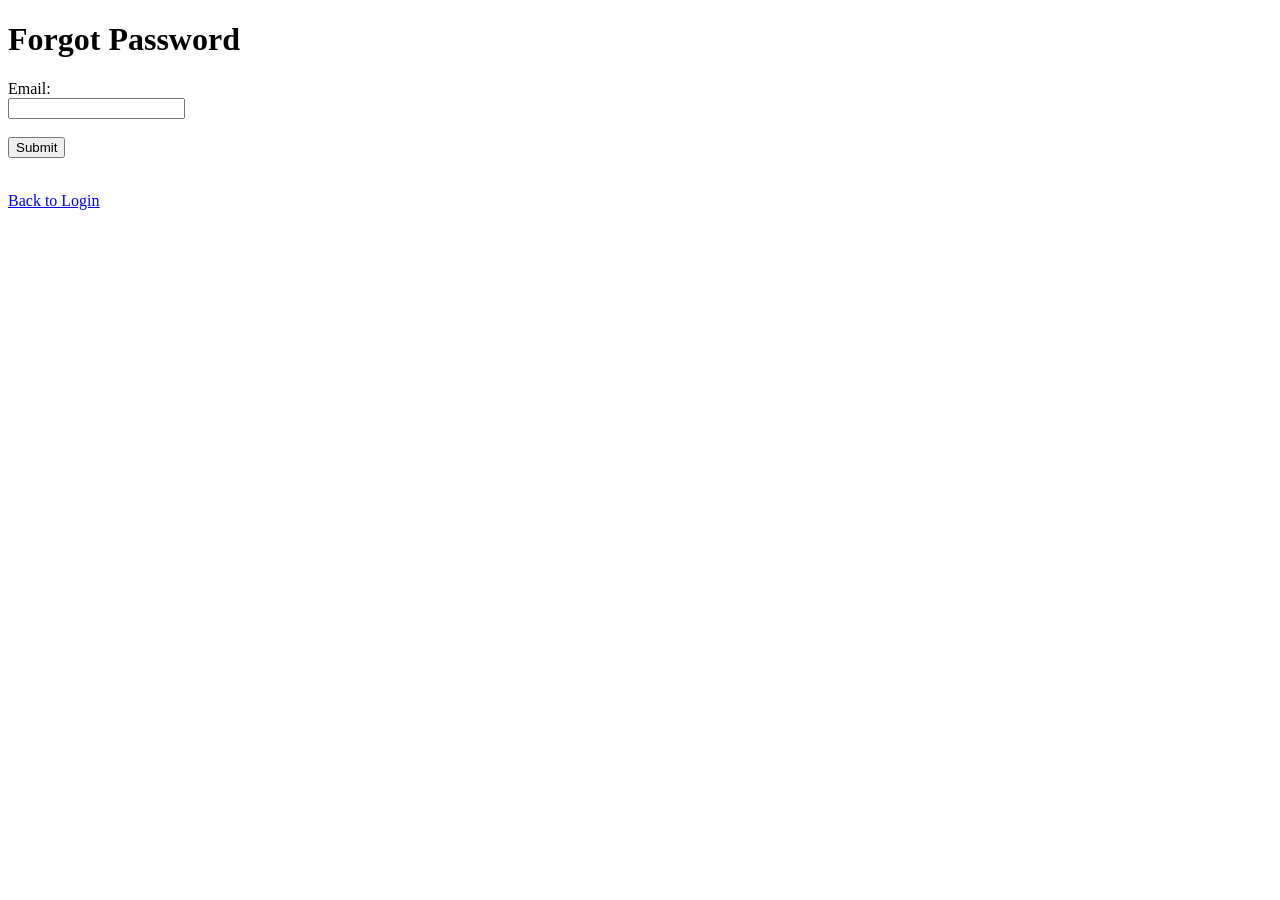
==== forgot-password.html @ bd9a0223 "login page" ====
<!DOCTYPE html>
<html>
<head>
    <title>Forgot Password</title>
</head>
<body>
    <h1>Forgot Password</h1>
    <form action="reset-password.html" method="get">
        <label for="email">Email:</label><br>
        <input type="email" id="email" name="email" required><br><br>
        
        <button type="submit">Submit</button>
    </form>
    <br>
    <p><a href="login.html">Back to Login</a></p>
</body>
</html>
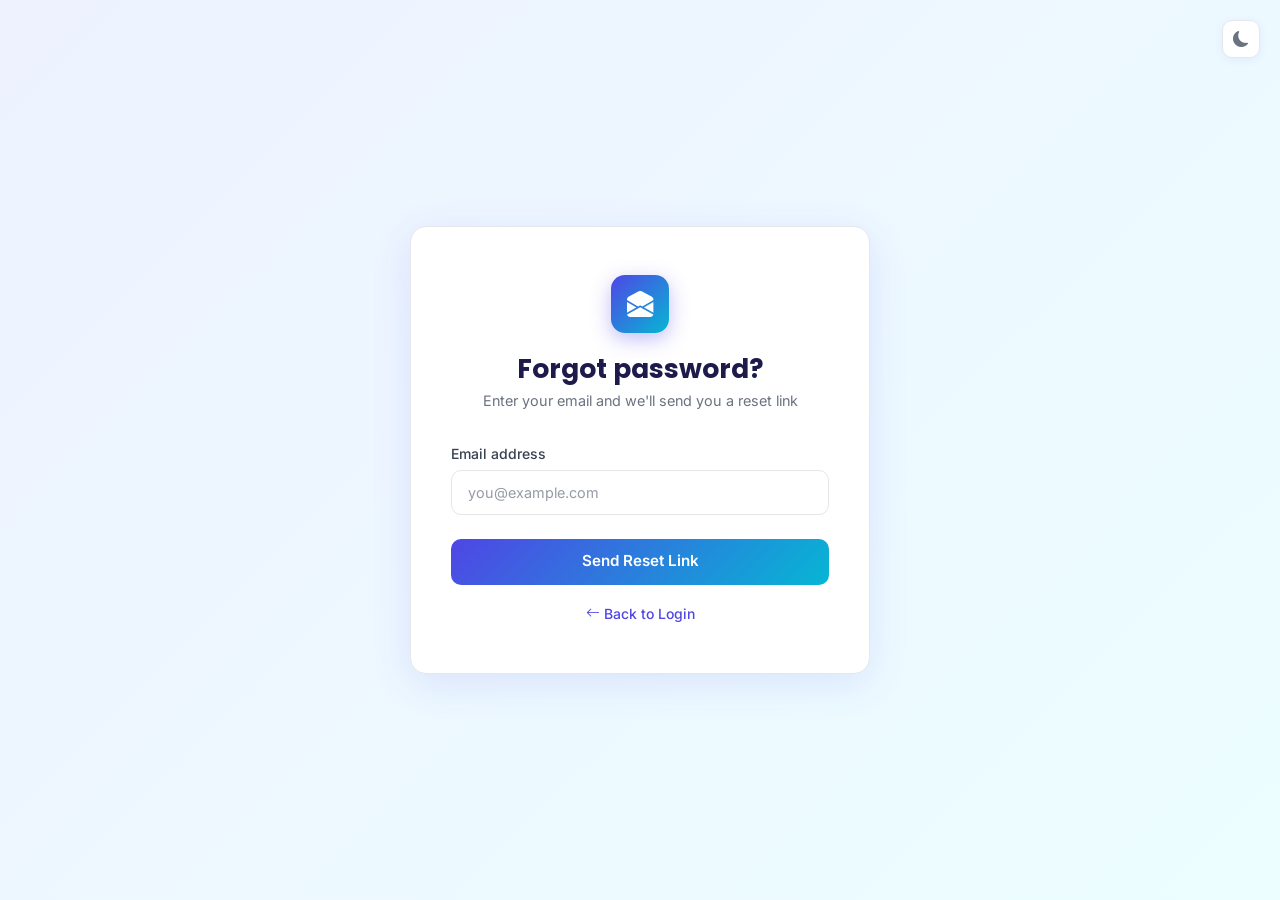
==== commit 86d5bf98: "added stylesheets" ====
--- a/forgot-password.html
+++ b/forgot-password.html
@@ -1,17 +1,116 @@
 <!DOCTYPE html>
-<html>
+<html lang="en" data-theme="light">
 <head>
-    <title>Forgot Password</title>
+  <meta charset="UTF-8" />
+  <meta name="viewport" content="width=device-width, initial-scale=1.0" />
+  <title>Forgot Password — AuthSystem</title>
+  <link rel="stylesheet" href="https://cdn.jsdelivr.net/npm/bootstrap@5.3.3/dist/css/bootstrap.min.css" />
+  <link rel="stylesheet" href="https://cdn.jsdelivr.net/npm/bootstrap-icons@1.11.3/font/bootstrap-icons.min.css" />
+  <link rel="stylesheet" href="styles.css" />
 </head>
 <body>
-    <h1>Forgot Password</h1>
-    <form action="reset-password.html" method="get">
-        <label for="email">Email:</label><br>
-        <input type="email" id="email" name="email" required><br><br>
-        
-        <button type="submit">Submit</button>
-    </form>
-    <br>
-    <p><a href="login.html">Back to Login</a></p>
+
+  <!-- Dark Mode Toggle -->
+  <button class="auth-theme-btn" id="themeToggle" title="Toggle dark mode" aria-label="Toggle dark mode">
+    <i class="bi bi-moon-fill" id="themeIcon"></i>
+  </button>
+
+  <main class="auth-wrapper">
+    <div class="auth-card">
+
+      <div class="auth-logo" aria-hidden="true">
+        <i class="bi bi-envelope-open-fill"></i>
+      </div>
+      <h1 class="auth-title">Forgot password?</h1>
+      <p class="auth-subtitle">Enter your email and we'll send you a reset link</p>
+
+      <!-- ── Success state (hidden by default) ── -->
+      <div id="successState" class="d-none text-center py-2">
+        <div style="font-size:3.25rem; color:var(--success); margin-bottom:.75rem;">
+          <i class="bi bi-check-circle-fill"></i>
+        </div>
+        <p class="fw-600 mb-1" style="color:var(--text); font-size:1rem; font-weight:600;">
+          Check your inbox
+        </p>
+        <p style="font-size:.875rem; color:var(--text-muted); margin-bottom:1.5rem;">
+          We've sent a password reset link to your email address. It may take a minute to arrive.
+        </p>
+        <a href="reset-password.html" class="btn-primary-custom" style="width:auto; padding:.65rem 1.75rem;">
+          <i class="bi bi-arrow-right me-1"></i> Continue to Reset
+        </a>
+      </div>
+
+      <!-- ── Form ── -->
+      <form id="forgotForm" novalidate>
+
+        <div class="mb-4">
+          <label for="email" class="form-label">Email address</label>
+          <input
+            type="email"
+            class="form-control"
+            id="email"
+            placeholder="you@example.com"
+            autocomplete="email"
+            required
+          />
+          <div class="invalid-feedback">Please enter a valid email address.</div>
+        </div>
+
+        <button type="submit" class="btn-primary-custom" id="submitBtn">
+          <span id="submitText">Send Reset Link</span>
+          <span id="submitSpinner" class="spinner-border d-none" role="status" aria-hidden="true"></span>
+        </button>
+
+      </form>
+
+      <div class="text-center mt-3">
+        <a href="index.html" style="font-size:.875rem; font-weight:500;">
+          <i class="bi bi-arrow-left me-1"></i>Back to Login
+        </a>
+      </div>
+
+    </div>
+  </main>
+
+  <script src="https://cdn.jsdelivr.net/npm/bootstrap@5.3.3/dist/js/bootstrap.bundle.min.js"></script>
+  <script>
+    /* ── Dark mode ── */
+    const html      = document.documentElement;
+    const themeBtn  = document.getElementById('themeToggle');
+    const themeIcon = document.getElementById('themeIcon');
+    const applyTheme = (t) => {
+      html.setAttribute('data-theme', t);
+      localStorage.setItem('theme', t);
+      themeIcon.className = t === 'dark' ? 'bi bi-sun-fill' : 'bi bi-moon-fill';
+    };
+    applyTheme(localStorage.getItem('theme') || 'light');
+    themeBtn.addEventListener('click', () => {
+      applyTheme(html.getAttribute('data-theme') === 'dark' ? 'light' : 'dark');
+    });
+
+    /* ── Form submit ── */
+    document.getElementById('forgotForm').addEventListener('submit', function (e) {
+      e.preventDefault();
+
+      const emailEl = document.getElementById('email');
+      emailEl.classList.remove('is-invalid', 'is-valid');
+
+      if (!emailEl.value || !/^[^\s@]+@[^\s@]+\.[^\s@]+$/.test(emailEl.value)) {
+        emailEl.classList.add('is-invalid');
+        return;
+      }
+      emailEl.classList.add('is-valid');
+
+      const btn = document.getElementById('submitBtn');
+      btn.disabled = true;
+      document.getElementById('submitText').textContent = 'Sending…';
+      document.getElementById('submitSpinner').classList.remove('d-none');
+
+      setTimeout(() => {
+        document.getElementById('forgotForm').classList.add('d-none');
+        document.getElementById('successState').classList.remove('d-none');
+      }, 1500);
+    });
+  </script>
 </body>
 </html>
--- a/styles.css
+++ b/styles.css
@@ -0,0 +1,809 @@
+@import url('https://fonts.googleapis.com/css2?family=Inter:wght@300;400;500;600;700&family=Poppins:wght@400;500;600;700&display=swap');
+
+/* ═══════════════════════════════════════════════════════════════
+   CSS VARIABLES — Light Theme
+═══════════════════════════════════════════════════════════════ */
+:root {
+  --primary:          #4f46e5;
+  --primary-hover:    #4338ca;
+  --primary-light:    #eef2ff;
+  --secondary:        #06b6d4;
+  --success:          #10b981;
+  --danger:           #ef4444;
+  --warning:          #f59e0b;
+
+  --dark:             #1e1b4b;
+  --text:             #374151;
+  --text-muted:       #6b7280;
+  --border:           #e5e7eb;
+
+  --bg:               #f5f7ff;
+  --card-bg:          #ffffff;
+  --navbar-bg:        #ffffff;
+
+  --shadow-sm:        0 2px 8px  rgba(79, 70, 229, 0.08);
+  --shadow:           0 10px 40px rgba(79, 70, 229, 0.12);
+  --shadow-hover:     0 20px 60px rgba(79, 70, 229, 0.22);
+
+  --radius:           16px;
+  --radius-sm:        10px;
+  --transition:       0.3s ease;
+
+  --font-body:        'Inter', sans-serif;
+  --font-heading:     'Poppins', sans-serif;
+
+  --gradient:         linear-gradient(135deg, #4f46e5 0%, #06b6d4 100%);
+  --gradient-bg:      linear-gradient(135deg, #eef2ff 0%, #ecfeff 100%);
+}
+
+/* ═══════════════════════════════════════════════════════════════
+   CSS VARIABLES — Dark Theme
+═══════════════════════════════════════════════════════════════ */
+[data-theme="dark"] {
+  --primary:          #818cf8;
+  --primary-hover:    #6366f1;
+  --primary-light:    #1e1b4b;
+
+  --text:             #e5e7eb;
+  --text-muted:       #9ca3af;
+  --border:           #374151;
+
+  --bg:               #111827;
+  --card-bg:          #1f2937;
+  --navbar-bg:        #1f2937;
+
+  --shadow-sm:        0 2px 8px  rgba(0, 0, 0, 0.3);
+  --shadow:           0 10px 40px rgba(0, 0, 0, 0.4);
+  --shadow-hover:     0 20px 60px rgba(0, 0, 0, 0.6);
+
+  --gradient-bg:      linear-gradient(135deg, #111827 0%, #1e1b4b 100%);
+}
+
+/* ═══════════════════════════════════════════════════════════════
+   BASE RESET & GLOBALS
+═══════════════════════════════════════════════════════════════ */
+*, *::before, *::after {
+  box-sizing: border-box;
+  margin: 0;
+  padding: 0;
+}
+
+html { scroll-behavior: smooth; }
+
+body {
+  font-family: var(--font-body);
+  color: var(--text);
+  background: var(--gradient-bg);
+  min-height: 100vh;
+  transition: background var(--transition), color var(--transition);
+  -webkit-font-smoothing: antialiased;
+}
+
+h1, h2, h3, h4, h5, h6 {
+  font-family: var(--font-heading);
+  color: var(--text);
+}
+
+a {
+  color: var(--primary);
+  text-decoration: none;
+  transition: color var(--transition);
+}
+a:hover {
+  color: var(--primary-hover);
+  text-decoration: underline;
+}
+
+/* ═══════════════════════════════════════════════════════════════
+   AUTH LAYOUT WRAPPER
+═══════════════════════════════════════════════════════════════ */
+.auth-wrapper {
+  min-height: 100vh;
+  display: flex;
+  align-items: center;
+  justify-content: center;
+  padding: 2rem 1rem;
+  background: var(--gradient-bg);
+  transition: background var(--transition);
+}
+
+/* ═══════════════════════════════════════════════════════════════
+   AUTH CARD
+═══════════════════════════════════════════════════════════════ */
+.auth-card {
+  background: var(--card-bg);
+  border: 1px solid var(--border);
+  border-radius: var(--radius);
+  box-shadow: var(--shadow);
+  padding: 2.75rem 2.25rem;
+  width: 100%;
+  max-width: 460px;
+  transition:
+    box-shadow var(--transition),
+    background var(--transition),
+    border-color var(--transition);
+}
+
+.auth-card:hover {
+  box-shadow: var(--shadow-hover);
+}
+
+/* Logo icon badge */
+.auth-logo {
+  width: 58px;
+  height: 58px;
+  background: var(--gradient);
+  border-radius: 14px;
+  display: flex;
+  align-items: center;
+  justify-content: center;
+  margin: 0 auto 1.25rem;
+  font-size: 1.65rem;
+  color: #fff;
+  box-shadow: 0 6px 20px rgba(79, 70, 229, 0.35);
+}
+
+.auth-title {
+  font-size: 1.65rem;
+  font-weight: 700;
+  color: var(--dark);
+  text-align: center;
+  margin-bottom: 0.3rem;
+  transition: color var(--transition);
+}
+[data-theme="dark"] .auth-title { color: var(--text); }
+
+.auth-subtitle {
+  text-align: center;
+  color: var(--text-muted);
+  font-size: 0.9rem;
+  margin-bottom: 1.85rem;
+}
+
+/* ═══════════════════════════════════════════════════════════════
+   FORM CONTROLS
+═══════════════════════════════════════════════════════════════ */
+.form-label {
+  font-weight: 500;
+  font-size: 0.875rem;
+  color: var(--text);
+  margin-bottom: 0.4rem;
+  transition: color var(--transition);
+}
+
+.form-control,
+.form-select {
+  border: 1.5px solid var(--border);
+  border-radius: var(--radius-sm);
+  padding: 0.65rem 1rem;
+  font-size: 0.9rem;
+  color: var(--text);
+  background-color: var(--card-bg);
+  transition:
+    border-color var(--transition),
+    box-shadow var(--transition),
+    background-color var(--transition),
+    color var(--transition);
+}
+
+.form-control:focus,
+.form-select:focus {
+  border-color: var(--primary);
+  box-shadow: 0 0 0 3.5px rgba(79, 70, 229, 0.15);
+  outline: none;
+  background-color: var(--card-bg);
+  color: var(--text);
+}
+
+.form-control::placeholder {
+  color: var(--text-muted);
+  opacity: 0.7;
+}
+
+/* Input group — show/hide toggle */
+.input-group .form-control {
+  border-right: none;
+  border-radius: var(--radius-sm) 0 0 var(--radius-sm);
+}
+
+.input-group .btn-outline-secondary {
+  border: 1.5px solid var(--border);
+  border-left: none;
+  border-radius: 0 var(--radius-sm) var(--radius-sm) 0;
+  background: var(--card-bg);
+  color: var(--text-muted);
+  padding: 0 0.85rem;
+  transition:
+    color var(--transition),
+    background var(--transition),
+    border-color var(--transition);
+}
+.input-group .btn-outline-secondary:hover {
+  color: var(--primary);
+  background: var(--primary-light);
+  border-color: var(--border);
+}
+.input-group .btn-outline-secondary:focus {
+  box-shadow: none;
+  outline: none;
+}
+
+/* Validation states */
+.form-control.is-invalid {
+  border-color: var(--danger);
+  background-image: none;
+}
+.form-control.is-valid {
+  border-color: var(--success);
+  background-image: none;
+}
+.invalid-feedback {
+  font-size: 0.8rem;
+  color: var(--danger);
+  margin-top: 0.3rem;
+}
+.valid-feedback {
+  font-size: 0.8rem;
+  color: var(--success);
+  margin-top: 0.3rem;
+}
+
+/* Form check */
+.form-check-input:checked {
+  background-color: var(--primary);
+  border-color: var(--primary);
+}
+.form-check-input:focus {
+  box-shadow: 0 0 0 3px rgba(79, 70, 229, 0.15);
+}
+
+/* ═══════════════════════════════════════════════════════════════
+   PRIMARY BUTTON
+═══════════════════════════════════════════════════════════════ */
+.btn-primary-custom {
+  display: inline-flex;
+  align-items: center;
+  justify-content: center;
+  gap: 0.5rem;
+  background: var(--gradient);
+  border: none;
+  border-radius: var(--radius-sm);
+  color: #fff;
+  font-family: var(--font-body);
+  font-weight: 600;
+  font-size: 0.95rem;
+  padding: 0.72rem 1.5rem;
+  width: 100%;
+  cursor: pointer;
+  transition:
+    opacity var(--transition),
+    transform var(--transition),
+    box-shadow var(--transition);
+  position: relative;
+  overflow: hidden;
+  text-decoration: none;
+}
+
+.btn-primary-custom:hover {
+  opacity: 0.91;
+  transform: translateY(-2px);
+  box-shadow: 0 8px 28px rgba(79, 70, 229, 0.38);
+  color: #fff;
+  text-decoration: none;
+}
+
+.btn-primary-custom:active {
+  transform: translateY(0);
+  opacity: 1;
+}
+
+.btn-primary-custom:disabled {
+  opacity: 0.7;
+  cursor: not-allowed;
+  transform: none;
+}
+
+.btn-primary-custom .spinner-border {
+  width: 1.1rem;
+  height: 1.1rem;
+  border-width: 2px;
+}
+
+/* ═══════════════════════════════════════════════════════════════
+   DIVIDER
+═══════════════════════════════════════════════════════════════ */
+.auth-divider {
+  display: flex;
+  align-items: center;
+  gap: 0.75rem;
+  margin: 1.35rem 0;
+  color: var(--text-muted);
+  font-size: 0.8rem;
+}
+.auth-divider::before,
+.auth-divider::after {
+  content: '';
+  flex: 1;
+  height: 1px;
+  background: var(--border);
+  transition: background var(--transition);
+}
+
+/* ═══════════════════════════════════════════════════════════════
+   PASSWORD STRENGTH INDICATOR
+═══════════════════════════════════════════════════════════════ */
+.strength-bar {
+  display: flex;
+  gap: 5px;
+  margin-top: 0.55rem;
+}
+
+.strength-segment {
+  flex: 1;
+  height: 4px;
+  border-radius: 4px;
+  background: var(--border);
+  transition: background var(--transition);
+}
+
+.strength-segment.weak    { background: var(--danger); }
+.strength-segment.fair    { background: var(--warning); }
+.strength-segment.good    { background: var(--secondary); }
+.strength-segment.strong  { background: var(--success); }
+
+.strength-label {
+  font-size: 0.78rem;
+  font-weight: 500;
+  margin-top: 0.3rem;
+  transition: color var(--transition);
+}
+
+/* ═══════════════════════════════════════════════════════════════
+   REQUIREMENTS CHECKLIST
+═══════════════════════════════════════════════════════════════ */
+.req-list {
+  list-style: none;
+  padding: 0;
+  margin: 0 0 1rem;
+  display: grid;
+  grid-template-columns: 1fr 1fr;
+  gap: 0.3rem 1rem;
+}
+
+.req-list li {
+  font-size: 0.78rem;
+  color: var(--text-muted);
+  display: flex;
+  align-items: center;
+  gap: 0.35rem;
+  transition: color var(--transition);
+}
+
+.req-list li.met {
+  color: var(--success);
+}
+
+/* ═══════════════════════════════════════════════════════════════
+   DARK MODE TOGGLE (fixed on auth pages)
+═══════════════════════════════════════════════════════════════ */
+.auth-theme-btn {
+  position: fixed;
+  top: 1.25rem;
+  right: 1.25rem;
+  z-index: 1000;
+  width: 38px;
+  height: 38px;
+  border-radius: 10px;
+  border: 1.5px solid var(--border);
+  background: var(--card-bg);
+  color: var(--text-muted);
+  display: flex;
+  align-items: center;
+  justify-content: center;
+  font-size: 1rem;
+  cursor: pointer;
+  box-shadow: var(--shadow-sm);
+  transition:
+    background var(--transition),
+    color var(--transition),
+    border-color var(--transition),
+    transform var(--transition);
+}
+.auth-theme-btn:hover {
+  background: var(--primary);
+  color: #fff;
+  border-color: var(--primary);
+  transform: rotate(18deg);
+}
+
+/* ═══════════════════════════════════════════════════════════════
+   DASHBOARD — NAVBAR
+═══════════════════════════════════════════════════════════════ */
+.dash-navbar {
+  background: var(--navbar-bg);
+  border-bottom: 1px solid var(--border);
+  box-shadow: var(--shadow-sm);
+  padding: 0.8rem 0;
+  position: sticky;
+  top: 0;
+  z-index: 100;
+  transition:
+    background var(--transition),
+    border-color var(--transition);
+}
+
+.navbar-brand-text {
+  font-family: var(--font-heading);
+  font-weight: 700;
+  font-size: 1.2rem;
+  background: var(--gradient);
+  -webkit-background-clip: text;
+  -webkit-text-fill-color: transparent;
+  background-clip: text;
+}
+
+.navbar-brand-icon {
+  width: 34px;
+  height: 34px;
+  background: var(--gradient);
+  border-radius: 9px;
+  display: inline-flex;
+  align-items: center;
+  justify-content: center;
+  color: #fff;
+  font-size: 0.95rem;
+  margin-right: 0.5rem;
+  flex-shrink: 0;
+}
+
+/* Navbar dark toggle */
+.nav-theme-btn {
+  width: 36px;
+  height: 36px;
+  border-radius: 9px;
+  border: 1.5px solid var(--border);
+  background: var(--bg);
+  color: var(--text-muted);
+  display: inline-flex;
+  align-items: center;
+  justify-content: center;
+  font-size: 0.95rem;
+  cursor: pointer;
+  transition:
+    background var(--transition),
+    color var(--transition),
+    border-color var(--transition),
+    transform var(--transition);
+}
+.nav-theme-btn:hover {
+  background: var(--primary);
+  color: #fff;
+  border-color: var(--primary);
+  transform: rotate(18deg);
+}
+
+/* Logout button */
+.btn-logout {
+  display: inline-flex;
+  align-items: center;
+  gap: 0.4rem;
+  border: 1.5px solid var(--danger);
+  color: var(--danger);
+  border-radius: 9px;
+  padding: 0.38rem 1rem;
+  font-size: 0.875rem;
+  font-weight: 500;
+  background: transparent;
+  cursor: pointer;
+  transition:
+    background var(--transition),
+    color var(--transition),
+    transform var(--transition),
+    box-shadow var(--transition);
+  text-decoration: none;
+}
+.btn-logout:hover {
+  background: var(--danger);
+  color: #fff;
+  transform: translateY(-1px);
+  box-shadow: 0 4px 14px rgba(239, 68, 68, 0.3);
+  text-decoration: none;
+}
+
+/* User avatar pill */
+.user-pill {
+  display: inline-flex;
+  align-items: center;
+  gap: 0.6rem;
+  background: var(--primary-light);
+  border-radius: 50px;
+  padding: 0.3rem 0.9rem 0.3rem 0.3rem;
+  transition: background var(--transition);
+}
+.user-avatar {
+  width: 30px;
+  height: 30px;
+  border-radius: 50%;
+  background: var(--gradient);
+  color: #fff;
+  display: flex;
+  align-items: center;
+  justify-content: center;
+  font-size: 0.8rem;
+  font-weight: 600;
+  flex-shrink: 0;
+}
+.user-name {
+  font-size: 0.85rem;
+  font-weight: 500;
+  color: var(--primary);
+}
+
+/* ═══════════════════════════════════════════════════════════════
+   DASHBOARD — MAIN CONTENT
+═══════════════════════════════════════════════════════════════ */
+.dash-main {
+  padding: 2.5rem 0 4rem;
+  background: var(--gradient-bg);
+  min-height: calc(100vh - 65px);
+  transition: background var(--transition);
+}
+
+/* Welcome banner */
+.welcome-banner {
+  background: var(--gradient);
+  border-radius: var(--radius);
+  padding: 2rem 2.5rem;
+  color: #fff;
+  margin-bottom: 2rem;
+  position: relative;
+  overflow: hidden;
+}
+.welcome-banner::before {
+  content: '';
+  position: absolute;
+  right: -60px;
+  top: -60px;
+  width: 220px;
+  height: 220px;
+  background: rgba(255, 255, 255, 0.07);
+  border-radius: 50%;
+}
+.welcome-banner::after {
+  content: '';
+  position: absolute;
+  right: 60px;
+  bottom: -80px;
+  width: 180px;
+  height: 180px;
+  background: rgba(255, 255, 255, 0.05);
+  border-radius: 50%;
+}
+.welcome-banner h2 {
+  font-size: 1.65rem;
+  font-weight: 700;
+  color: #fff;
+  margin-bottom: 0.4rem;
+  position: relative;
+  z-index: 1;
+}
+.welcome-banner p {
+  opacity: 0.85;
+  margin: 0;
+  font-size: 0.95rem;
+  position: relative;
+  z-index: 1;
+}
+.welcome-banner .badge-pill {
+  display: inline-flex;
+  align-items: center;
+  gap: 0.4rem;
+  background: rgba(255, 255, 255, 0.2);
+  border-radius: 50px;
+  padding: 0.3rem 0.85rem;
+  font-size: 0.8rem;
+  font-weight: 500;
+  color: #fff;
+  margin-bottom: 0.75rem;
+}
+
+/* Stat cards */
+.stat-card {
+  background: var(--card-bg);
+  border: 1px solid var(--border);
+  border-radius: var(--radius);
+  padding: 1.5rem;
+  box-shadow: var(--shadow);
+  height: 100%;
+  transition:
+    box-shadow var(--transition),
+    transform var(--transition),
+    background var(--transition),
+    border-color var(--transition);
+}
+.stat-card:hover {
+  box-shadow: var(--shadow-hover);
+  transform: translateY(-4px);
+}
+
+.stat-icon {
+  width: 50px;
+  height: 50px;
+  border-radius: 13px;
+  display: flex;
+  align-items: center;
+  justify-content: center;
+  font-size: 1.4rem;
+  margin-bottom: 1rem;
+  flex-shrink: 0;
+}
+.stat-icon.purple { background: #eef2ff; color: #4f46e5; }
+.stat-icon.cyan   { background: #ecfeff; color: #06b6d4; }
+.stat-icon.green  { background: #d1fae5; color: #10b981; }
+.stat-icon.amber  { background: #fef3c7; color: #f59e0b; }
+
+[data-theme="dark"] .stat-icon.purple { background: rgba(79,70,229,0.2);  color: #818cf8; }
+[data-theme="dark"] .stat-icon.cyan   { background: rgba(6,182,212,0.2);  color: #22d3ee; }
+[data-theme="dark"] .stat-icon.green  { background: rgba(16,185,129,0.2); color: #34d399; }
+[data-theme="dark"] .stat-icon.amber  { background: rgba(245,158,11,0.2); color: #fbbf24; }
+
+.stat-value {
+  font-size: 1.75rem;
+  font-weight: 700;
+  color: var(--text);
+  line-height: 1;
+  margin-bottom: 0.25rem;
+  transition: color var(--transition);
+}
+.stat-label {
+  font-size: 0.85rem;
+  color: var(--text-muted);
+  transition: color var(--transition);
+}
+.stat-trend {
+  font-size: 0.78rem;
+  font-weight: 500;
+  margin-top: 0.5rem;
+}
+.stat-trend.up   { color: var(--success); }
+.stat-trend.down { color: var(--danger); }
+
+/* Activity / info cards */
+.info-card {
+  background: var(--card-bg);
+  border: 1px solid var(--border);
+  border-radius: var(--radius);
+  padding: 1.5rem;
+  box-shadow: var(--shadow);
+  height: 100%;
+  transition:
+    background var(--transition),
+    border-color var(--transition);
+}
+.info-card-title {
+  font-size: 1rem;
+  font-weight: 600;
+  color: var(--text);
+  margin-bottom: 1.25rem;
+  display: flex;
+  align-items: center;
+  gap: 0.5rem;
+  transition: color var(--transition);
+}
+
+/* Activity list */
+.activity-item {
+  display: flex;
+  align-items: flex-start;
+  gap: 0.85rem;
+  padding: 0.75rem 0;
+  border-bottom: 1px solid var(--border);
+  transition: border-color var(--transition);
+}
+.activity-item:last-child { border-bottom: none; }
+
+.activity-dot {
+  width: 9px;
+  height: 9px;
+  border-radius: 50%;
+  margin-top: 5px;
+  flex-shrink: 0;
+}
+.activity-body { flex: 1; }
+.activity-text {
+  font-size: 0.875rem;
+  color: var(--text);
+  margin-bottom: 0.15rem;
+  transition: color var(--transition);
+}
+.activity-time {
+  font-size: 0.75rem;
+  color: var(--text-muted);
+  transition: color var(--transition);
+}
+
+/* Quick action buttons */
+.quick-action {
+  display: flex;
+  flex-direction: column;
+  align-items: center;
+  justify-content: center;
+  gap: 0.6rem;
+  padding: 1.25rem 0.75rem;
+  border-radius: var(--radius-sm);
+  border: 1.5px solid var(--border);
+  background: var(--card-bg);
+  color: var(--text);
+  font-size: 0.8rem;
+  font-weight: 500;
+  cursor: pointer;
+  text-align: center;
+  transition:
+    background var(--transition),
+    border-color var(--transition),
+    color var(--transition),
+    transform var(--transition),
+    box-shadow var(--transition);
+  text-decoration: none;
+}
+.quick-action:hover {
+  border-color: var(--primary);
+  background: var(--primary-light);
+  color: var(--primary);
+  transform: translateY(-2px);
+  box-shadow: var(--shadow-sm);
+  text-decoration: none;
+}
+.quick-action i {
+  font-size: 1.4rem;
+}
+
+/* Progress bar */
+.custom-progress {
+  height: 6px;
+  border-radius: 6px;
+  background: var(--border);
+  overflow: hidden;
+  margin-top: 0.5rem;
+}
+.custom-progress-bar {
+  height: 100%;
+  border-radius: 6px;
+  background: var(--gradient);
+  transition: width 0.6s ease;
+}
+
+/* ═══════════════════════════════════════════════════════════════
+   RESPONSIVE BREAKPOINTS
+═══════════════════════════════════════════════════════════════ */
+
+/* Mobile — 320px+ */
+@media (max-width: 575px) {
+  .auth-card {
+    padding: 2rem 1.25rem;
+    border-radius: 12px;
+  }
+  .auth-title { font-size: 1.4rem; }
+  .welcome-banner { padding: 1.5rem 1.25rem; }
+  .welcome-banner h2 { font-size: 1.3rem; }
+  .req-list { grid-template-columns: 1fr; }
+  .stat-value { font-size: 1.5rem; }
+}
+
+/* Tablet — 768px+ */
+@media (min-width: 768px) {
+  .auth-card { padding: 3rem 2.5rem; }
+}
+
+/* Laptop — 1366px+ */
+@media (min-width: 1366px) {
+  .auth-card { max-width: 480px; }
+  .dash-main { padding: 3rem 0 5rem; }
+}
+
+/* Desktop — 1920px+ */
+@media (min-width: 1920px) {
+  .auth-card { max-width: 520px; }
+  .welcome-banner { padding: 2.5rem 3rem; }
+  .welcome-banner h2 { font-size: 2rem; }
+}
